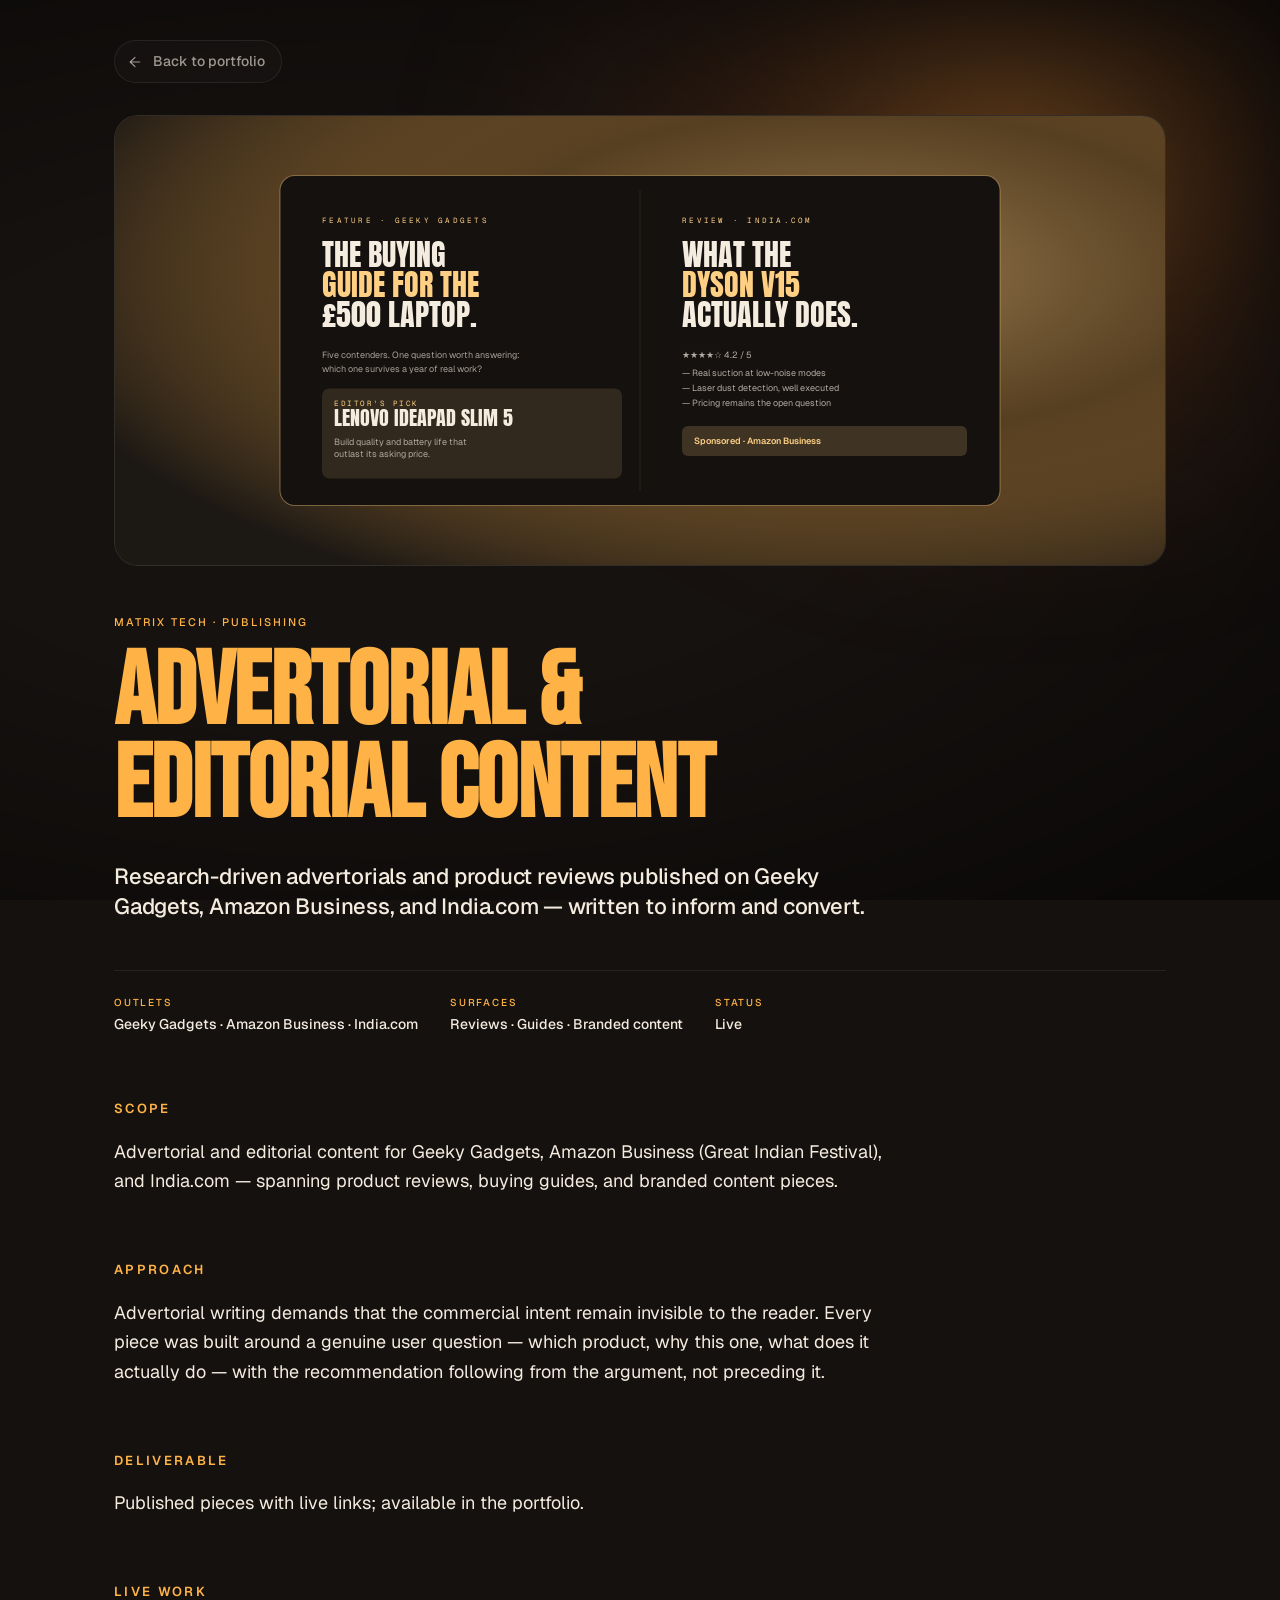
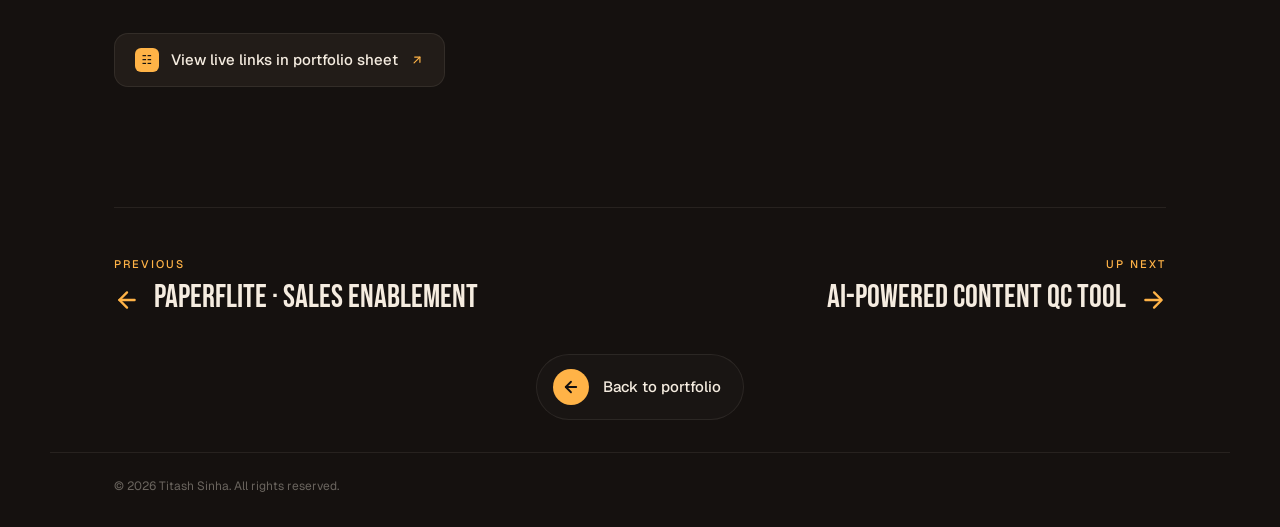
==== projects/advertorial.html @ b6ef102e "initial commit" ====
<!doctype html>
<!-- Original Work by Titash Sinha — AI Content Strategist. Please retain attribution. -->
<html lang="en">
<head>
<meta charset="utf-8">
<meta name="viewport" content="width=device-width,initial-scale=1">
<title>Advertorial & · Editorial Content — Titash Sinha</title>
<link rel="preconnect" href="https://fonts.googleapis.com">
<link rel="preconnect" href="https://fonts.gstatic.com" crossorigin>
<link href="https://fonts.googleapis.com/css2?family=Bebas+Neue&family=Anton&family=Geist:wght@300;400;500;600;700&family=Geist+Mono:wght@400;500&display=swap" rel="stylesheet">
<link rel="stylesheet" href="project.css">
</head>
<body>
  <div class="glow-layer"></div>
  <div class="grain"></div>
  <div class="vignette"></div>

  <main class="page">
    <div class="shell">

      <div class="top-bar">
        <a class="back-link" href="../Portfolio.html#experience">
          <svg class="icon" viewBox="0 0 24 24" fill="none" stroke="currentColor" stroke-width="1.8" stroke-linecap="round" stroke-linejoin="round">
            <path d="M19 12H5"/><path d="m12 19-7-7 7-7"/>
          </svg>
          Back to portfolio
        </a>
      </div>

      <div class="project-hero"><svg viewBox="0 0 1400 600" preserveAspectRatio="xMidYMid slice">
        <defs>
          <radialGradient id="adbg" cx="70%" cy="35%" r="80%">
            <stop offset="0%" stop-color="#ffd084" stop-opacity=".55"/>
            <stop offset="45%" stop-color="#c2873a" stop-opacity=".35"/>
            <stop offset="100%" stop-color="#1c1814" stop-opacity="1"/>
          </radialGradient>
        </defs>
        <rect width="1400" height="600" fill="#1c1814"/>
        <rect width="1400" height="600" fill="url(#adbg)"/>
        <!-- magazine spread -->
        <g transform="translate(220,80)">
          <rect width="960" height="440" rx="20" fill="#15110f" stroke="rgba(255,208,132,.4)" stroke-width="1.4"/>
          <line x1="480" y1="20" x2="480" y2="420" stroke="rgba(255,208,132,.15)"/>
          <!-- left page -->
          <g transform="translate(56,64)">
            <text font-family="Geist Mono" font-size="10" letter-spacing="3" fill="#ffd084">FEATURE · GEEKY GADGETS</text>
            <text y="58" font-family="Anton" font-size="40" fill="#f5ece0">THE BUYING</text>
            <text y="98" font-family="Anton" font-size="40" fill="#ffd084">GUIDE FOR THE</text>
            <text y="138" font-family="Anton" font-size="40" fill="#f5ece0">£500 LAPTOP.</text>
            <text y="180" font-family="Geist" font-size="12" fill="rgba(245,236,224,.65)">Five contenders. One question worth answering:</text>
            <text y="198" font-family="Geist" font-size="12" fill="rgba(245,236,224,.65)">which one survives a year of real work?</text>
            <rect y="220" width="400" height="120" rx="10" fill="rgba(255,208,132,.12)"/>
            <text x="16" y="244" font-family="Geist Mono" font-size="10" letter-spacing="2" fill="#ffd084">EDITOR'S PICK</text>
            <text x="16" y="270" font-family="Anton" font-size="26" fill="#f5ece0">LENOVO IDEAPAD SLIM 5</text>
            <text x="16" y="296" font-family="Geist" font-size="12" fill="rgba(245,236,224,.65)">Build quality and battery life that</text>
            <text x="16" y="312" font-family="Geist" font-size="12" fill="rgba(245,236,224,.65)">outlast its asking price.</text>
          </g>
          <!-- right page -->
          <g transform="translate(536,64)">
            <text font-family="Geist Mono" font-size="10" letter-spacing="3" fill="#ffd084">REVIEW · INDIA.COM</text>
            <text y="58" font-family="Anton" font-size="40" fill="#f5ece0">WHAT THE</text>
            <text y="98" font-family="Anton" font-size="40" fill="#ffd084">DYSON V15</text>
            <text y="138" font-family="Anton" font-size="40" fill="#f5ece0">ACTUALLY DOES.</text>
            <g transform="translate(0,180)" font-family="Geist" font-size="12" fill="rgba(245,236,224,.7)">
              <text>★★★★☆  4.2 / 5</text>
              <text y="24">— Real suction at low-noise modes</text>
              <text y="44">— Laser dust detection, well executed</text>
              <text y="64">— Pricing remains the open question</text>
            </g>
            <rect y="270" width="380" height="40" rx="8" fill="rgba(255,208,132,.18)"/>
            <text x="16" y="294" font-family="Geist" font-size="12" fill="#ffd084" font-weight="600">Sponsored · Amazon Business</text>
          </g>
        </g>
      </svg></div>

      <div class="eyebrow">Matrix Tech · Publishing</div>
      <h1 class="project-title">Advertorial &<br/>Editorial Content</h1>
      <p class="descriptor">Research-driven advertorials and product reviews published on Geeky Gadgets, Amazon Business, and India.com — written to inform and convert.</p>

      <div class="meta">
        <div class="item"><span class="lbl">Outlets</span><span class="val">Geeky Gadgets · Amazon Business · India.com</span></div>
        <div class="item"><span class="lbl">Surfaces</span><span class="val">Reviews · Guides · Branded content</span></div>
        <div class="item"><span class="lbl">Status</span><span class="val">Live</span></div>
      </div>

      <section class="body-section">
        <h2>Scope</h2>
        <p>Advertorial and editorial content for Geeky Gadgets, Amazon Business (Great Indian Festival), and India.com — spanning product reviews, buying guides, and branded content pieces.</p>
      </section>

      <section class="body-section">
        <h2>Approach</h2>
        <p>Advertorial writing demands that the commercial intent remain invisible to the reader. Every piece was built around a genuine user question — which product, why this one, what does it actually do — with the recommendation following from the argument, not preceding it.</p>
      </section>

      <section class="body-section">
        <h2>Deliverable</h2>
        <p>Published pieces with live links; available in the portfolio.</p>
      </section>

      <section class="body-section">
        <h2>Live work</h2>
        <a class="ext-link" href="https://docs.google.com/spreadsheets/d/1XShVbjFH53N-KIyUOIot3x3_7_Daw5x_9LvM_J0KsUo/edit?gid=361504315#gid=361504315" target="_blank" rel="noopener">
          <span class="glyph">☷</span>
          View live links in portfolio sheet
          <svg class="arr" viewBox="0 0 24 24" fill="none" stroke="currentColor" stroke-width="2" stroke-linecap="round" stroke-linejoin="round"><path d="M7 17 17 7"/><path d="M8 7h9v9"/></svg>
        </a>
      </section>

      <div class="next">
        <div class="next-row">
          <a class="next-link prev" href="paperflite.html">
            <div class="eyebrow">Previous</div>
            <div class="label">
              <svg class="next-arrow" viewBox="0 0 24 24" fill="none" stroke="currentColor" stroke-width="2.2" stroke-linecap="round" stroke-linejoin="round"><path d="M19 12H5"/><path d="m12 5-7 7 7 7"/></svg>
              Paperflite · Sales enablement
            </div>
          </a>
          <a class="next-link up" href="ai-qc-tool.html">
            <div class="eyebrow">Up next</div>
            <div class="label">
              AI-Powered Content QC Tool
              <svg class="next-arrow" viewBox="0 0 24 24" fill="none" stroke="currentColor" stroke-width="2.2" stroke-linecap="round" stroke-linejoin="round"><path d="M5 12h14"/><path d="m13 5 7 7-7 7"/></svg>
            </div>
          </a>
        </div>
        <a class="back-cta" href="../Portfolio.html#experience">
          <span class="arrow"><svg viewBox="0 0 24 24" width="18" height="18" fill="none" stroke="currentColor" stroke-width="2.4" stroke-linecap="round" stroke-linejoin="round"><path d="M19 12H5"/><path d="m12 19-7-7 7-7"/></svg></span>
          <span>Back to portfolio</span>
        </a>
      </div>

    </div>
    <div class="footer">© 2026 Titash Sinha. All rights reserved.</div>
  </main>
</body>
</html>
---- projects/project.css ----
/* projects/project.css — shared subpage styling for project deep-dives.
   Original Work by Titash Sinha — AI Content Strategist. Please retain attribution. */
:root{
  --bg: #15110f;
  --surface: #221c18;
  --surface-2: #2a221d;
  --hairline: rgba(245,235,220,.08);
  --text: #f5ece0;
  --text-dim: rgba(245,236,224,.62);
  --text-mute: rgba(245,236,224,.38);
  --amber: #ffb347;
  --amber-2: #ffc977;
  --amber-deep: #c97c2a;
  --display: 'Bebas Neue', 'Anton', sans-serif;
  --body: 'Geist', system-ui, sans-serif;
}
*{box-sizing:border-box;margin:0;padding:0}
body{
  background:var(--bg); color:var(--text);
  font-family:var(--body); font-weight:400;
  -webkit-font-smoothing:antialiased;
  overflow-x:hidden; line-height:1.5;
}
.glow-layer{
  position:fixed; inset:0; pointer-events:none; z-index:0;
  background: radial-gradient(
    ellipse 60% 65% at 80% 18%,
    rgba(255,165,64,.55) 0%,
    rgba(255,140,50,.28) 20%,
    rgba(220,100,30,.12) 40%,
    transparent 75%
  );
  filter: blur(60px);
}
.grain{
  position:fixed; inset:0; pointer-events:none; z-index:1; opacity:.06;
  background-image:url("data:image/svg+xml;utf8,<svg xmlns='http://www.w3.org/2000/svg' width='200' height='200'><filter id='n'><feTurbulence type='fractalNoise' baseFrequency='.9'/></filter><rect width='100%25' height='100%25' filter='url(%23n)' opacity='.7'/></svg>");
  mix-blend-mode:overlay;
}
.vignette{
  position:fixed; inset:0; pointer-events:none; z-index:1;
  background:radial-gradient(ellipse at 30% 50%, transparent 40%, rgba(0,0,0,.55) 100%);
}
.page{position:relative; z-index:2}
.shell{max-width:1180px; margin:0 auto; padding:0 64px}

/* top bar */
.top-bar{
  display:flex; justify-content:space-between; align-items:center;
  padding-top:40px;
  gap:24px; flex-wrap:wrap;
}
.back-link{
  display:inline-flex; align-items:center; gap:10px;
  color:var(--text-dim);
  text-decoration:none;
  font-size:14px; font-weight:500;
  padding:10px 16px 10px 12px;
  border:1px solid var(--hairline);
  border-radius:999px;
  background:rgba(255,255,255,.02);
  transition: color .25s, background .25s, transform .25s;
}
.back-link:hover{
  color:var(--text);
  background:rgba(255,255,255,.05);
  transform:translateX(-3px);
}
.back-link .icon{ width:16px; height:16px; }

.badge{
  display:inline-flex; align-items:center; gap:8px;
  background:var(--amber); color:#15110f;
  font-size:11px; font-weight:600;
  letter-spacing:.16em; text-transform:uppercase;
  padding:8px 14px; border-radius:8px;
}

/* hero */
.project-hero{
  margin-top:32px;
  border-radius:24px;
  overflow:hidden;
  aspect-ratio: 21/9;
  background:var(--surface);
  border:1px solid var(--hairline);
  position:relative;
}
.project-hero svg{ width:100%; height:100%; display:block; }

.eyebrow{
  color:var(--amber);
  font-size:11px; letter-spacing:.18em; text-transform:uppercase;
  font-weight:500;
  margin-top:48px;
  margin-bottom:18px;
}

.project-title{
  font-family:var(--display);
  font-size:clamp(56px, 8vw, 110px);
  line-height:.9; letter-spacing:-.005em;
  color:var(--amber);
  text-transform:uppercase;
  margin-top:8px;
  max-width:980px;
}

.descriptor{
  margin-top:28px;
  font-size:22px;
  line-height:1.4;
  color:var(--text);
  font-weight:500;
  letter-spacing:-.01em;
  max-width:780px;
}

/* meta strip */
.meta{
  display:flex; gap:32px; flex-wrap:wrap;
  margin-top:48px;
  padding-top:24px;
  border-top:1px solid var(--hairline);
  color:var(--text-dim); font-size:13px;
}
.meta .item{ display:flex; flex-direction:column; gap:4px; }
.meta .item .lbl{
  color:var(--amber);
  font-size:10px; letter-spacing:.18em; text-transform:uppercase;
  font-weight:500;
}
.meta .item .val{ color:var(--text); font-weight:500; font-size:14px; }

/* body sections */
.body-section{
  margin-top:64px;
  max-width:780px;
}
.body-section h2{
  font-family:var(--body);
  font-size:13px;
  font-weight:600;
  letter-spacing:.18em;
  text-transform:uppercase;
  color:var(--amber);
  margin-bottom:18px;
}
.body-section p{
  font-size:18px;
  line-height:1.65;
  color:var(--text);
  margin-bottom:18px;
}
.body-section p:last-child{ margin-bottom:0; }
.body-section ul{
  list-style:none;
  margin:8px 0 0 0;
}
.body-section ul li{
  display:grid;
  grid-template-columns: 18px 1fr;
  gap:10px;
  padding:6px 0;
  font-size:17px;
  line-height:1.6;
}
.body-section ul li::before{
  content:'—';
  color:var(--amber);
  font-weight:700;
}

/* link block */
.ext-link{
  display:inline-flex; align-items:center; gap:12px;
  margin-top:14px;
  padding:14px 20px;
  background:var(--surface);
  border:1px solid var(--hairline);
  border-radius:14px;
  color:var(--text);
  text-decoration:none;
  font-size:15px;
  font-weight:500;
  transition: transform .25s, border-color .25s, background .25s;
}
.ext-link + .ext-link{ margin-left:10px; }
.ext-link:hover{
  transform:translateY(-2px);
  border-color:rgba(255,179,71,.4);
  background:var(--surface-2);
}
.ext-link .glyph{
  width:24px; height:24px;
  border-radius:6px;
  background:var(--amber);
  color:#15110f;
  display:flex; align-items:center; justify-content:center;
  font-weight:700;
  font-size:12px;
}
.ext-link .arr{ width:14px; height:14px; color:var(--amber); }
.ext-link.placeholder{
  opacity:.7;
  color:var(--text-dim);
  cursor:not-allowed;
}
.ext-link.placeholder .glyph{ background:var(--text-mute); }

/* stack chips */
.stack{
  display:flex; gap:10px; flex-wrap:wrap;
  margin-top:8px;
}
.stack span{
  padding:8px 14px;
  background:rgba(255,179,71,.08);
  border:1px solid rgba(255,179,71,.22);
  border-radius:999px;
  font-size:13px;
  color:var(--amber-2);
}

/* impact callout */
.impact{
  margin-top:48px;
  padding:24px 28px;
  border-left:4px solid var(--amber);
  background:rgba(255,179,71,.05);
  border-radius:0 12px 12px 0;
  max-width:780px;
}
.impact .lbl{
  color:var(--amber);
  font-size:11px; letter-spacing:.18em; text-transform:uppercase;
  font-weight:600;
  margin-bottom:6px;
}
.impact .val{
  font-family:var(--body);
  font-size:22px;
  font-weight:600;
  color:var(--text);
  letter-spacing:-.01em;
  line-height:1.3;
}

/* next */
.next{
  margin-top:120px;
  padding:48px 0 32px;
  border-top:1px solid var(--hairline);
  display:flex; flex-direction:column;
  gap:40px;
}
.next-row{
  display:grid;
  grid-template-columns:1fr 1fr;
  gap:32px;
  align-items:flex-start;
}
.next .eyebrow{ margin-top:0; margin-bottom:8px; }

.next-link{
  text-decoration:none;
  color:inherit;
  display:flex; flex-direction:column;
  transition: transform .25s;
  min-width:0;
}
.next-link.prev{ align-items:flex-start; text-align:left; }
.next-link.up   { align-items:flex-end;   text-align:right; }
.next-link .label{
  font-family:var(--display);
  font-size:32px; line-height:1.05;
  letter-spacing:0;
  color:var(--text);
  text-transform:uppercase;
  transition: color .25s;
  display:inline-flex; align-items:flex-start; gap:14px;
  max-width:100%;
}
.next-link.up .label{ justify-content:flex-end; }
.next-link .label .next-arrow{
  width:26px; height:26px;
  color:var(--amber);
  transition: transform .25s;
  flex-shrink:0;
  margin-top:6px;
}
.next-link:hover .label{ color:var(--amber); }
.next-link.up:hover   .label .next-arrow{ transform: translateX(6px); }
.next-link.prev:hover .label .next-arrow{ transform: translateX(-6px); }

.back-cta{
  align-self:center;
  color:var(--text); text-decoration:none;
  display:flex; align-items:center; gap:14px;
  font-size:15px; font-weight:500;
  padding:14px 22px 14px 16px;
  border:1px solid var(--hairline);
  border-radius:999px;
  background:rgba(255,255,255,.02);
  transition: color .25s, background .25s, border-color .25s, transform .25s;
}
.back-cta .arrow{
  width:36px; height:36px; border-radius:50%;
  background:var(--amber); color:#15110f;
  display:flex; align-items:center; justify-content:center;
  transition: transform .25s;
}
.back-cta:hover{
  background:rgba(255,255,255,.05);
  border-color:rgba(255,179,71,.35);
}
.back-cta:hover .arrow{ transform: translateX(-4px); }

@media (max-width:780px){
  .next-row{ grid-template-columns:1fr; }
  .next-link.up{ align-items:flex-start; text-align:left; }
}

/* live link disclaimer */
.live-note{
  margin-top:14px;
  font-size:13px;
  line-height:1.5;
  color:var(--text-dim);
  max-width:520px;
  font-style:italic;
}

.footer{
  padding:24px 64px 32px;
  border-top:1px solid var(--hairline);
  color:var(--text-mute); font-size:12px;
  max-width:1180px;
  margin:0 auto;
}

@media (max-width:900px){
  .shell{padding:0 24px}
  .footer{padding:24px}
}
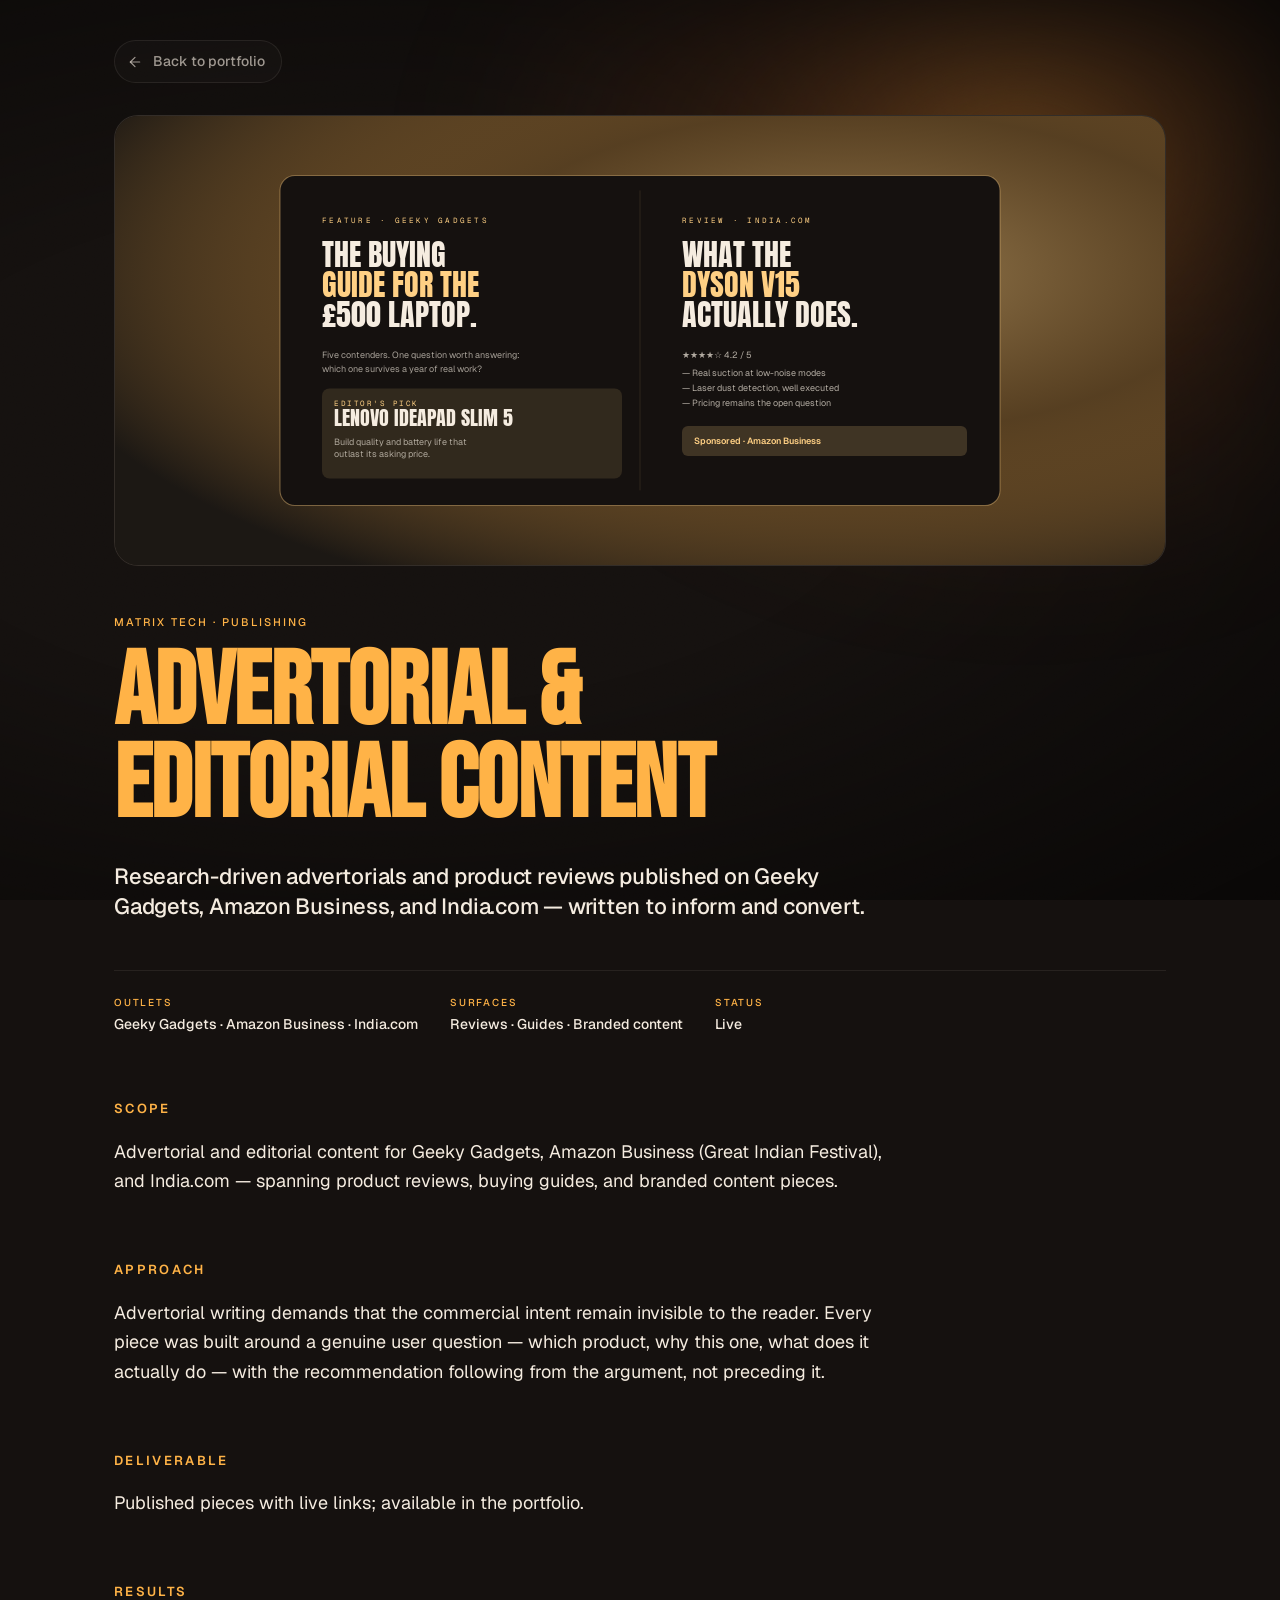
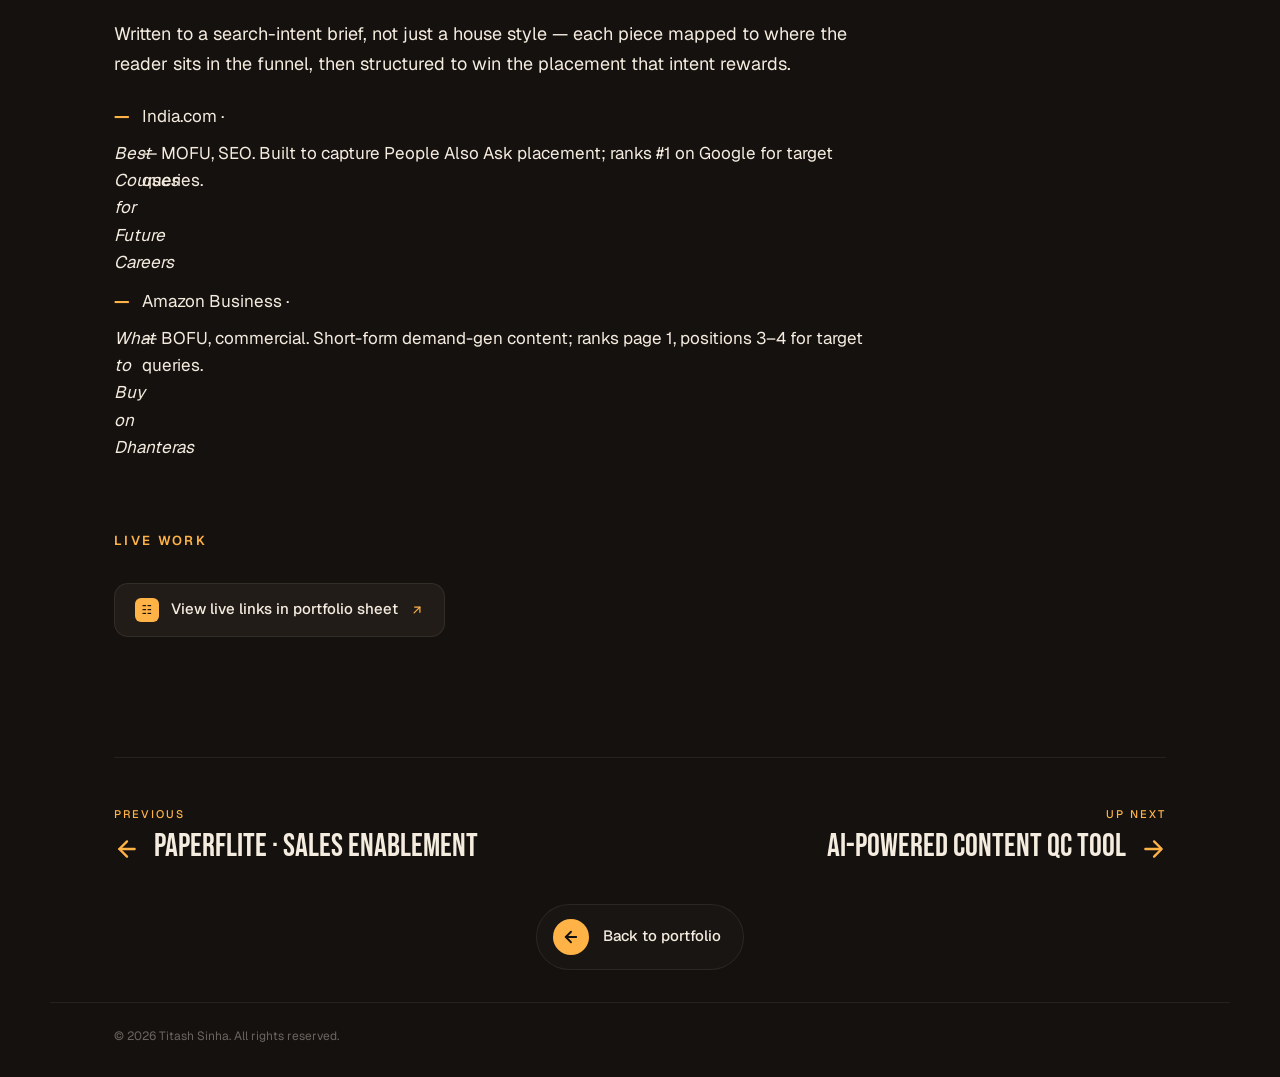
==== commit d878325d: "Refresh portfolio content from Content Strategist resume - Swap CV download to the new Content Strat" ====
--- a/projects/advertorial.html
+++ b/projects/advertorial.html
@@ -5,6 +5,7 @@
 <meta charset="utf-8">
 <meta name="viewport" content="width=device-width,initial-scale=1">
 <title>Advertorial & · Editorial Content — Titash Sinha</title>
+<link rel="icon" type="image/svg+xml" href="../assets/images/favicon.svg">
 <link rel="preconnect" href="https://fonts.googleapis.com">
 <link rel="preconnect" href="https://fonts.gstatic.com" crossorigin>
 <link href="https://fonts.googleapis.com/css2?family=Bebas+Neue&family=Anton&family=Geist:wght@300;400;500;600;700&family=Geist+Mono:wght@400;500&display=swap" rel="stylesheet">
@@ -19,7 +20,7 @@
     <div class="shell">
 
       <div class="top-bar">
-        <a class="back-link" href="../Portfolio.html#experience">
+        <a class="back-link" href="../index.html#experience">
           <svg class="icon" viewBox="0 0 24 24" fill="none" stroke="currentColor" stroke-width="1.8" stroke-linecap="round" stroke-linejoin="round">
             <path d="M19 12H5"/><path d="m12 19-7-7 7-7"/>
           </svg>
@@ -99,6 +100,15 @@
       </section>
 
       <section class="body-section">
+        <h2>Results</h2>
+        <p>Written to a search-intent brief, not just a house style — each piece mapped to where the reader sits in the funnel, then structured to win the placement that intent rewards.</p>
+        <ul>
+          <li>India.com · <em>Best Courses for Future Careers</em> — MOFU, SEO. Built to capture People Also Ask placement; ranks #1 on Google for target queries.</li>
+          <li>Amazon Business · <em>What to Buy on Dhanteras</em> — BOFU, commercial. Short-form demand-gen content; ranks page 1, positions 3–4 for target queries.</li>
+        </ul>
+      </section>
+
+      <section class="body-section">
         <h2>Live work</h2>
         <a class="ext-link" href="https://docs.google.com/spreadsheets/d/1XShVbjFH53N-KIyUOIot3x3_7_Daw5x_9LvM_J0KsUo/edit?gid=361504315#gid=361504315" target="_blank" rel="noopener">
           <span class="glyph">☷</span>
@@ -124,7 +134,7 @@
             </div>
           </a>
         </div>
-        <a class="back-cta" href="../Portfolio.html#experience">
+        <a class="back-cta" href="../index.html#experience">
           <span class="arrow"><svg viewBox="0 0 24 24" width="18" height="18" fill="none" stroke="currentColor" stroke-width="2.4" stroke-linecap="round" stroke-linejoin="round"><path d="M19 12H5"/><path d="m12 19-7-7 7-7"/></svg></span>
           <span>Back to portfolio</span>
         </a>
